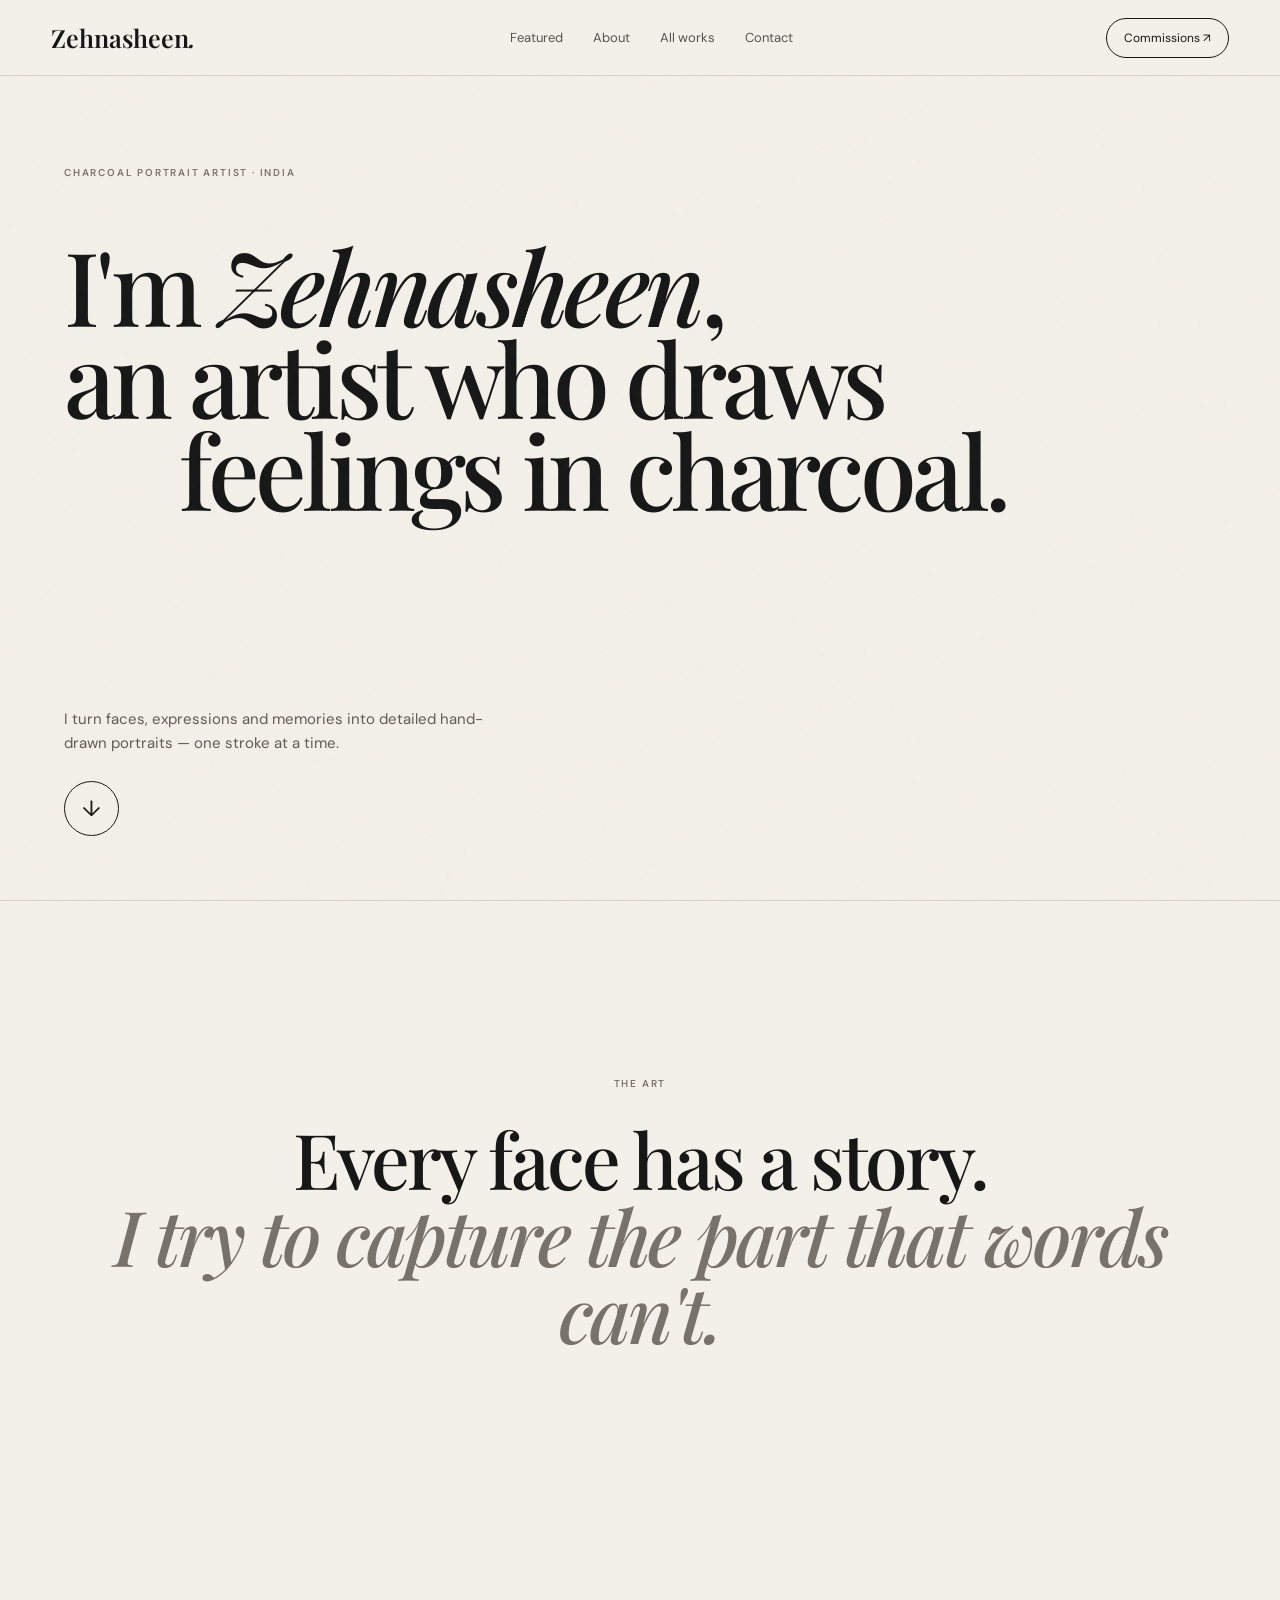
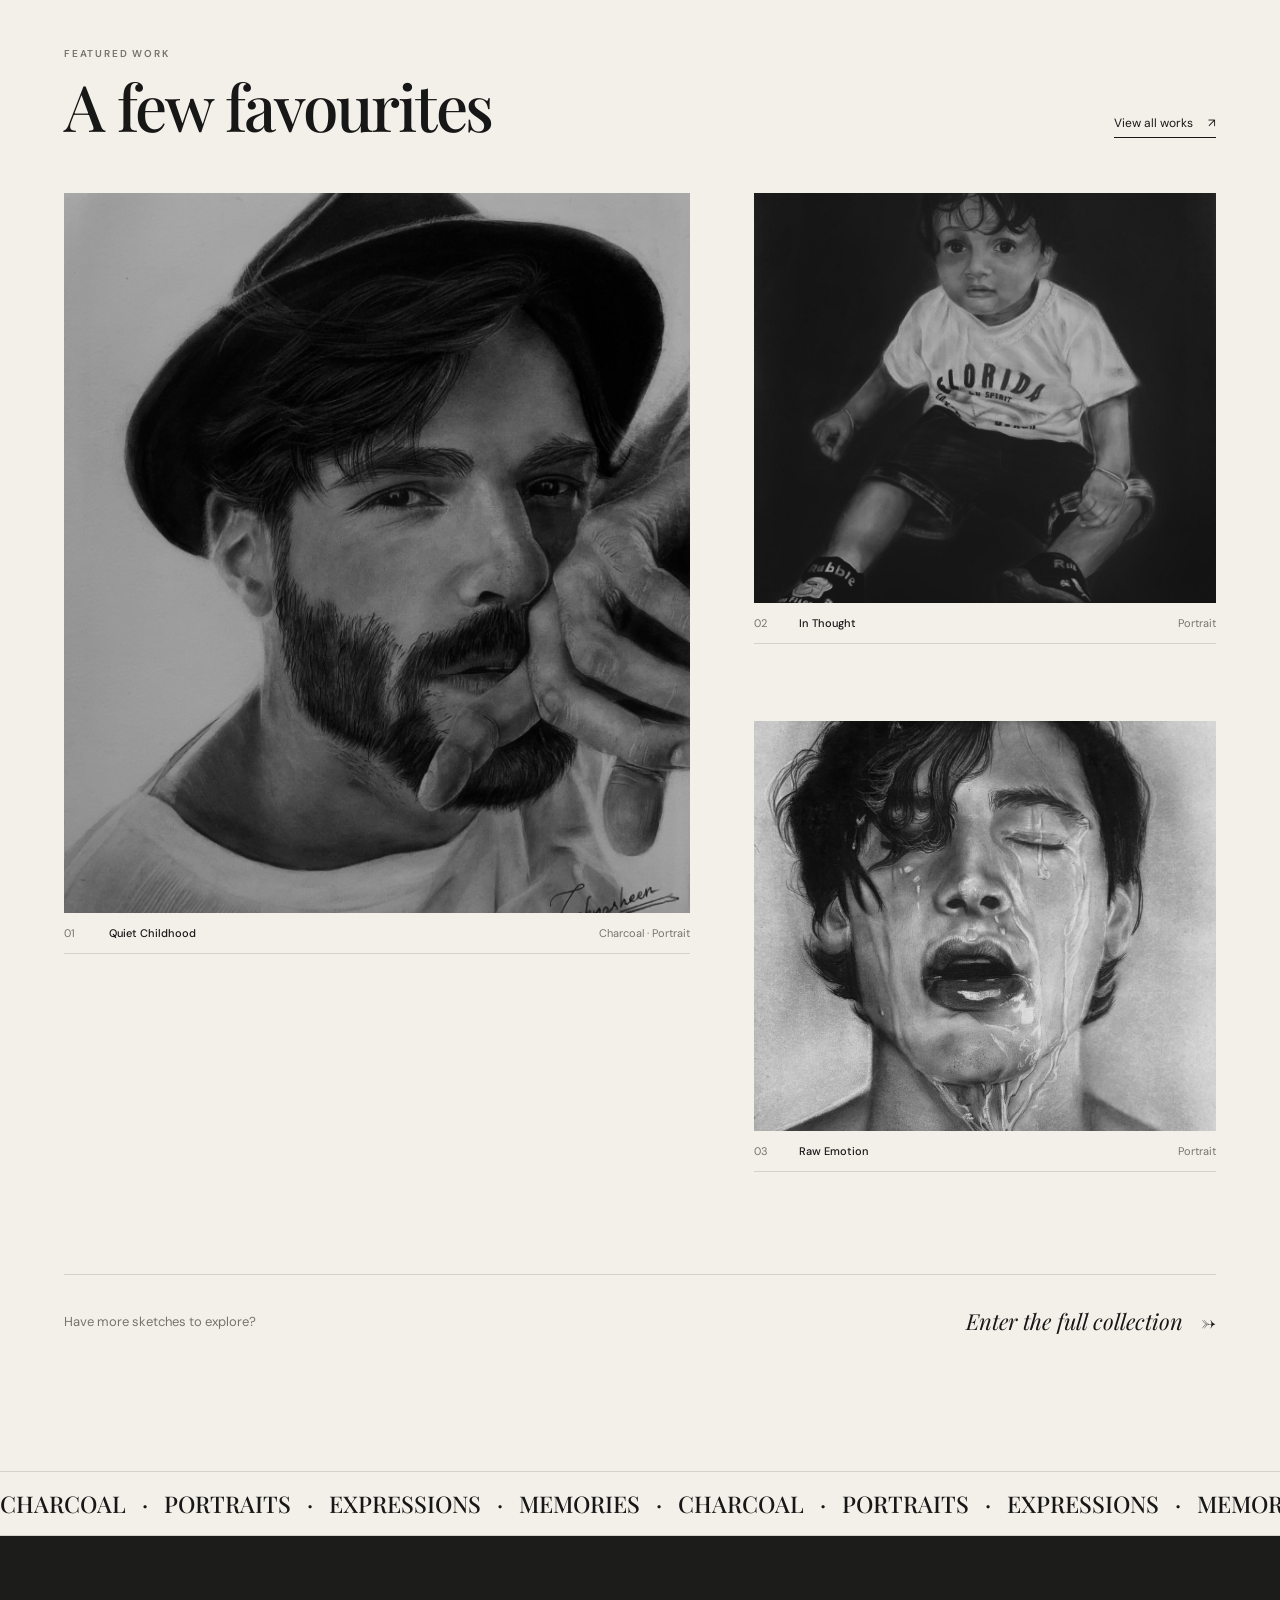
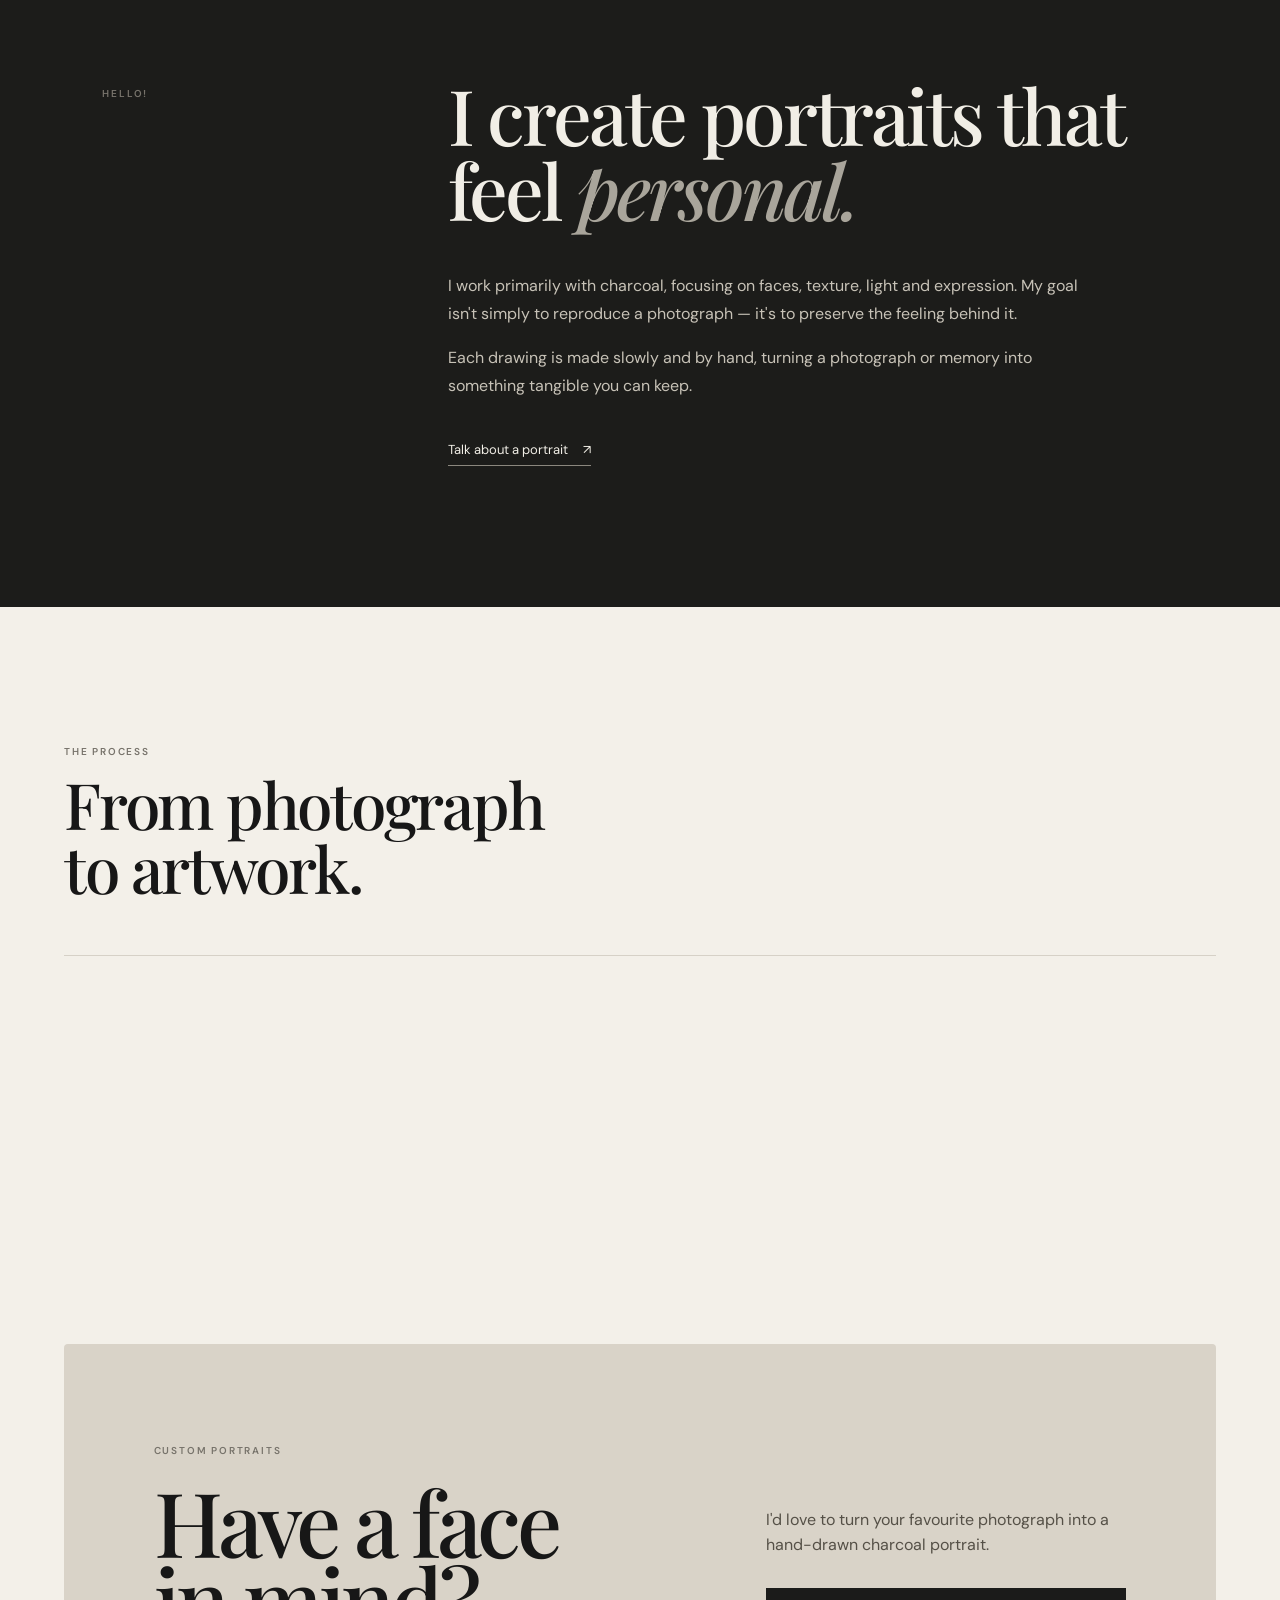
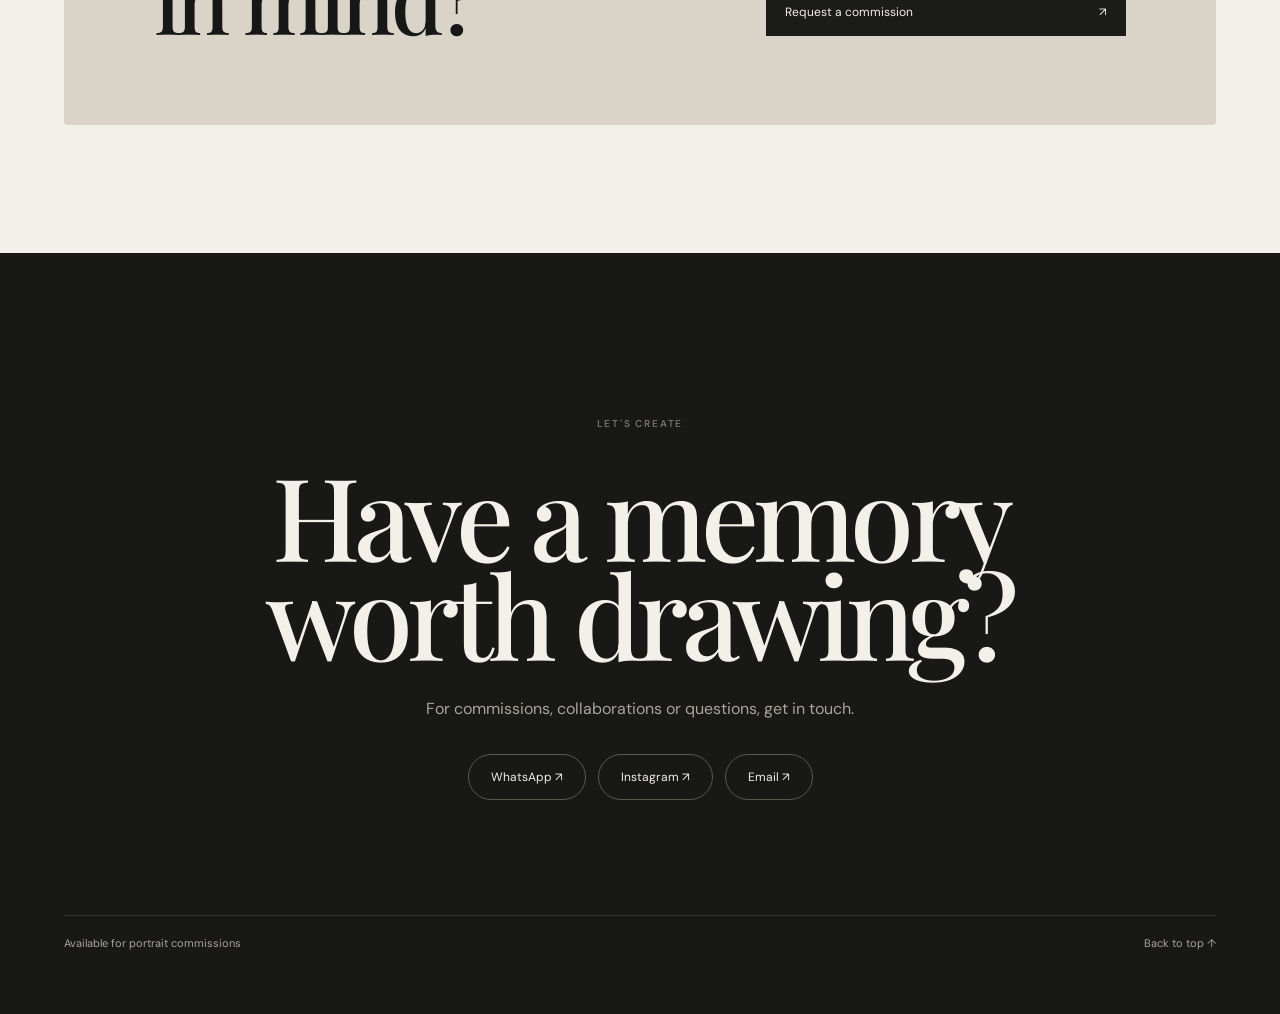
==== index.html @ cb3b67f4 "Add files via upload" ====
<!DOCTYPE html>
<html lang="en">
<head>
<meta charset="UTF-8">
<meta name="viewport" content="width=device-width, initial-scale=1.0">
<title>Zehnasheen — Charcoal Portrait Artist</title>
<meta name="description" content="Zehnasheen — charcoal portraits, sketches and expressive artwork.">
<link rel="preconnect" href="https://fonts.googleapis.com">
<link rel="preconnect" href="https://fonts.gstatic.com" crossorigin>
<link href="https://fonts.googleapis.com/css2?family=DM+Sans:wght@400;500;600&family=Playfair+Display:ital,wght@0,500;0,600;1,500;1,600&display=swap" rel="stylesheet">
<link rel="stylesheet" href="style.css">
</head>
<body>
<header class="topbar">
  <a class="logo" href="#top">Zehnasheen<span>.</span></a>
  <nav>
    <a href="#work">Featured</a>
    <a href="#about">About</a>
    <a href="gallery.html">All works</a>
    <a href="#contact">Contact</a>
  </nav>
  <a class="pill" href="#contact">Commissions ↗</a>
</header>

<main id="top">
<section class="hero">
  <div class="eyebrow">CHARCOAL PORTRAIT ARTIST · INDIA</div>
  <h1>I'm <em>Zehnasheen</em>,<br>an artist who draws<br><span>feelings in charcoal.</span></h1>
  <div class="hero-bottom">
    <p>I turn faces, expressions and memories into detailed hand-drawn portraits — one stroke at a time.</p>
    <a class="circle-arrow" href="#work">↓</a>
  </div>
  <!-- <div class="hero-art">
    <img src="images/child-charcoal.jpeg" alt="Charcoal portrait artwork">
    <span>01 / FEATURED</span>
  </div> -->
</section>

<section class="statement">
  <p class="small-label">THE ART</p>
  <h2>Every face has a story.<br><i>I try to capture the part that words can't.</i></h2>
</section>

<section id="work" class="work-section">
  <div class="section-head">
    <div>
      <p class="small-label">FEATURED WORK</p>
      <h2>A few favourites</h2>
    </div>
    <a class="view-all" href="gallery.html">View all works <span>↗</span></a>
  </div>

  <div class="featured-grid">
    <article class="feature-card large reveal" data-title="Quiet Childhood" data-image="images/child-charcoal.jpeg">
      <div class="art-image"><img src="images/IMAGE4.jpeg" alt="Charcoal portrait of a child"></div>
      <div class="art-meta"><span>01</span><strong>Quiet Childhood</strong><span>Charcoal · Portrait</span></div>
    </article>
    <div class="feature-stack">
      <article class="feature-card reveal" data-title="In Thought" data-image="images/man-with-hat.jpeg">
        <div class="art-image"><img src="images/IMAGE9.jpeg" alt="Charcoal portrait of a man wearing a hat"></div>
        <div class="art-meta"><span>02</span><strong>In Thought</strong><span>Portrait</span></div>
      </article>
      <article class="feature-card reveal" data-title="Raw Emotion" data-image="images/expressive-portrait.jpeg">
        <div class="art-image"><img src="images/IMAGE11.jpeg" alt="Expressive charcoal portrait"></div>
        <div class="art-meta"><span>03</span><strong>Raw Emotion</strong><span>Portrait</span></div>
      </article>
    </div>
  </div>

  <div class="gallery-cta">
    <p>Have more sketches to explore?</p>
    <a href="gallery.html">Enter the full collection <span>→</span></a>
  </div>
</section>

<section class="marquee" aria-hidden="true">
  <div>CHARCOAL · PORTRAITS · EXPRESSIONS · MEMORIES · CHARCOAL · PORTRAITS · EXPRESSIONS · MEMORIES ·</div>
</section>

<section id="about" class="about-section">
  <div class="about-label"><p class="small-label">HELLO!</p></div>
  <div class="about-copy">
    <h2>I create portraits that feel <i>personal.</i></h2>
    <p>I work primarily with charcoal, focusing on faces, texture, light and expression. My goal isn't simply to reproduce a photograph — it's to preserve the feeling behind it.</p>
    <p>Each drawing is made slowly and by hand, turning a photograph or memory into something tangible you can keep.</p>
    <a class="text-link" href="#contact">Talk about a portrait <span>↗</span></a>
  </div>
</section>

<section id="process" class="process-section">
  <div class="section-head">
    <div>
      <p class="small-label">THE PROCESS</p>
      <h2>From photograph<br>to artwork.</h2>
    </div>
  </div>
  <div class="steps">
    <div class="step reveal"><span>01</span><h3>Choose your photo</h3><p>Send a clear photograph that has meaning to you. We can discuss the composition and finish.</p></div>
    <div class="step reveal"><span>02</span><h3>I draw it by hand</h3><p>Your portrait is built layer by layer, with attention to proportions, shadows, texture and expression.</p></div>
    <div class="step reveal"><span>03</span><h3>Your artwork</h3><p>The finished portrait is carefully prepared so it can become something you can keep, gift or frame.</p></div>
  </div>
</section>

<section class="commission">
  <div>
    <p class="small-label">CUSTOM PORTRAITS</p>
    <h2>Have a face<br>in mind?</h2>
  </div>
  <div class="commission-right">
    <p>I'd love to turn your favourite photograph into a hand-drawn charcoal portrait.</p>
    <a class="dark-button" href="#contact">Request a commission <span>↗</span></a>
  </div>
</section>

<section id="contact" class="contact">
  <p class="small-label">LET'S CREATE</p>
  <h2>Have a memory<br>worth drawing?</h2>
  <p>For commissions, collaborations or questions, get in touch.</p>
  <div class="contact-actions">
    <a class="whatsapp-button" href="https://wa.me/916291762918" target="_blank" rel="noopener">WhatsApp ↗</a>
    <a class="instagram-button" href="Zehnasheen.arts" onclick="return false;">Instagram ↗</a>
    <a class="email-button" href="mailto:zehnasheen.arts@gmail.com">Email ↗</a>
  </div>
  <div class="contact-links">
    <span>Available for portrait commissions</span>
    <a href="#top">Back to top ↑</a>
  </div>
</section>
</main>

<div class="lightbox" id="lightbox" aria-hidden="true">
  <button class="close" aria-label="Close">×</button>
  <img id="lightboxImage" src="" alt="">
  <div id="lightboxTitle"></div>
</div>
<script src="script.js"></script>
</body>
</html>
---- style.css ----
*{box-sizing:border-box}
:root{--bg:#f3f0e9;--ink:#171717;--muted:#77736b;--line:#d6d1c7;--paper:#ebe7de}
html{scroll-behavior:smooth}
body{margin:0;background:var(--bg);color:var(--ink);font-family:"DM Sans",sans-serif}
body:before{content:"";position:fixed;inset:0;pointer-events:none;opacity:.045;background-image:url("data:image/svg+xml,%3Csvg viewBox='0 0 160 160' xmlns='http://www.w3.org/2000/svg'%3E%3Cfilter id='n'%3E%3CfeTurbulence type='fractalNoise' baseFrequency='.8' numOctaves='4' stitchTiles='stitch'/%3E%3C/filter%3E%3Crect width='100%25' height='100%25' filter='url(%23n)' opacity='.5'/%3E%3C/svg%3E")}
a{color:inherit;text-decoration:none}.topbar{height:76px;padding:0 4vw;display:flex;align-items:center;justify-content:space-between;border-bottom:1px solid var(--line);position:sticky;top:0;z-index:20;background:rgba(243,240,233,.9);backdrop-filter:blur(12px)}
.logo{font:600 25px/1 "Playfair Display",serif}.logo span{font-style:italic}.topbar nav{display:flex;gap:30px;font-size:13px}.topbar nav a{opacity:.72}.topbar nav a:hover{opacity:1}.pill{border:1px solid var(--ink);border-radius:100px;padding:11px 17px;font-size:12px}
.hero{padding:7vw 5vw 5vw;min-height:calc(100vh - 76px);display:grid;grid-template-columns:1.25fr .75fr;grid-template-rows:auto 1fr;gap:30px}.eyebrow,.small-label{font-size:10px;letter-spacing:.18em;font-weight:600;color:var(--muted)}
.hero h1{grid-column:1/-1;margin:30px 0 0;font:500 clamp(48px,8vw,122px)/.9 "Playfair Display",serif;letter-spacing:-.045em}.hero h1 em{font-style:italic}.hero h1 span{padding-left:9vw}.hero-bottom{align-self:end;max-width:440px}.hero-bottom p{font-size:15px;line-height:1.65;color:#5f5b54;margin-bottom:25px}.circle-arrow{display:flex;width:55px;height:55px;border:1px solid var(--ink);border-radius:50%;align-items:center;justify-content:center;font-size:22px}
.hero-art{align-self:end;justify-self:end;width:min(31vw,390px);position:relative}.hero-art img{display:block;width:100%;height:420px;object-fit:cover;object-position:center top;filter:grayscale(1)}.hero-art span{position:absolute;right:10px;bottom:10px;background:var(--bg);padding:6px 8px;font-size:10px}
.statement{padding:13vw 8vw;border-top:1px solid var(--line);text-align:center}.statement h2{font:500 clamp(42px,6vw,88px)/1 "Playfair Display",serif;letter-spacing:-.04em;margin:30px 0}.statement i{color:#77736b}
.work-section{padding:7vw 5vw 10vw}.section-head{display:flex;justify-content:space-between;align-items:end;margin-bottom:55px}.section-head h2{font:500 clamp(40px,5vw,70px)/1 "Playfair Display",serif;margin:14px 0 0;letter-spacing:-.035em}.view-all{font-size:12px;border-bottom:1px solid var(--ink);padding-bottom:6px}.view-all span,.gallery-cta span{margin-left:12px}
.featured-grid{display:grid;grid-template-columns:1.15fr .85fr;gap:5vw;align-items:start}.feature-card{cursor:pointer}.feature-stack{display:grid;gap:6vw}.art-image,.collection-image{overflow:hidden;background:var(--paper)}.art-image img,.collection-image img{display:block;width:100%;height:100%;object-fit:cover;filter:grayscale(1);transition:transform .8s cubic-bezier(.2,.7,.2,1)}.feature-card.large .art-image{height:720px}.feature-card:not(.large) .art-image{height:410px}.feature-card:hover img,.collection-card:hover img{transform:scale(1.035)}
.art-meta,.collection-meta{display:grid;grid-template-columns:35px 1fr auto;gap:10px;padding:13px 0;border-bottom:1px solid var(--line);font-size:11px}.art-meta span,.collection-meta span{color:var(--muted)}.art-meta strong,.collection-meta strong{font-weight:500}
.gallery-cta{margin-top:8vw;padding-top:25px;border-top:1px solid var(--line);display:flex;justify-content:space-between;align-items:center}.gallery-cta p{color:var(--muted);font-size:13px}.gallery-cta a{font:italic 22px "Playfair Display",serif}
.marquee{overflow:hidden;border-top:1px solid var(--line);border-bottom:1px solid var(--line);padding:20px 0;white-space:nowrap}.marquee div{font:500 23px/1 "Playfair Display",serif;word-spacing:10px;animation:move 28s linear infinite}@keyframes move{to{transform:translateX(-50%)}}
.about-section{display:grid;grid-template-columns:.35fr 1fr;gap:7vw;padding:11vw 8vw;background:#1c1c1a;color:#f1eee6}.about-copy{max-width:850px}.about-copy h2{font:500 clamp(42px,6vw,82px)/.98 "Playfair Display",serif;letter-spacing:-.04em;margin:0 0 45px}.about-copy h2 i{color:#a9a59b}.about-copy p{max-width:640px;font-size:16px;line-height:1.75;color:#c7c2b7}.text-link{display:inline-flex;gap:15px;margin-top:25px;padding-bottom:7px;border-bottom:1px solid #8b877e;font-size:13px}
.process-section{padding:10vw 5vw}.steps{display:grid;grid-template-columns:repeat(3,1fr);border-top:1px solid var(--line)}.step{padding:30px 25px 20px 0;border-right:1px solid var(--line);min-height:260px}.step:not(:first-child){padding-left:25px}.step:last-child{border-right:0}.step span{font-size:10px;color:var(--muted)}.step h3{font:500 29px/1.1 "Playfair Display",serif;margin:55px 0 20px}.step p{font-size:13px;line-height:1.6;color:var(--muted);max-width:310px}
.commission{margin:0 5vw 10vw;padding:7vw;border-radius:4px;background:#d9d3c8;display:flex;justify-content:space-between;gap:50px}.commission h2{font:500 clamp(50px,7vw,100px)/.86 "Playfair Display",serif;letter-spacing:-.05em;margin:25px 0 0}.commission-right{max-width:360px;align-self:end}.commission-right p{line-height:1.6;color:#555047}.dark-button{display:flex;justify-content:space-between;gap:40px;background:#1b1b1a;color:#f3f0e9;padding:16px 19px;margin-top:30px;font-size:12px}
.contact{background:#181816;color:#f3f0e9;text-align:center;padding:12vw 5vw 5vw}.contact h2{font:500 clamp(55px,9vw,130px)/.86 "Playfair Display",serif;letter-spacing:-.05em;margin:35px 0}.contact>p:not(.small-label){color:#aaa59a}.contact-actions{display:flex;justify-content:center;gap:12px;margin-top:35px;flex-wrap:wrap}.whatsapp-button,.instagram-button,.email-button{border:1px solid #5a574f;border-radius:100px;padding:14px 22px;font-size:12px;transition:.25s}.whatsapp-button:hover,.instagram-button:hover,.email-button:hover{background:#f3f0e9;color:#181816;border-color:#f3f0e9}.contact-links{display:flex;justify-content:space-between;margin-top:9vw;padding-top:20px;border-top:1px solid #34332f;font-size:11px;color:#aaa59a}
.gallery-page{min-height:100vh}.gallery-hero{padding:10vw 8vw 8vw;border-bottom:1px solid var(--line)}.gallery-hero h1{font:500 clamp(65px,10vw,150px)/.85 "Playfair Display",serif;letter-spacing:-.055em;margin:30px 0}.gallery-hero h1 i{font-weight:500}.gallery-hero>p:last-child{max-width:500px;color:var(--muted);line-height:1.7;font-size:14px}
.gallery-browser{padding:5vw}.filters{display:flex;gap:8px;margin-bottom:45px}.filter{border:1px solid var(--line);background:transparent;color:var(--muted);border-radius:100px;padding:9px 15px;font:500 11px "DM Sans",sans-serif;cursor:pointer}.filter:hover,.filter.active{background:var(--ink);color:var(--bg);border-color:var(--ink)}
.collection-grid{display:grid;grid-template-columns:repeat(2,1fr);gap:7vw 4vw}.collection-card:nth-child(3n+1) .collection-image{height:680px}.collection-card:nth-child(3n+2) .collection-image{height:500px}.collection-card:nth-child(3n){margin-top:8vw}.collection-card.is-hidden{display:none}.empty-note{text-align:center;color:var(--muted);padding:8vw}
.lightbox{position:fixed;inset:0;background:rgba(15,15,14,.96);z-index:100;display:none;align-items:center;justify-content:center;padding:5vw}.lightbox.open{display:flex}.lightbox img{max-width:90vw;max-height:88vh;object-fit:contain;filter:grayscale(1)}.lightbox #lightboxTitle{position:absolute;left:5vw;bottom:4vw;color:#eee;font:italic 22px "Playfair Display",serif}.close{position:absolute;right:30px;top:20px;background:none;border:0;color:#fff;font-size:40px;cursor:pointer}
.reveal{opacity:0;transform:translateY(30px);transition:opacity .8s ease,transform .8s ease}.reveal.visible{opacity:1;transform:none}
@media(max-width:800px){.topbar{padding:0 5vw}.topbar nav{display:none}.hero{display:flex;flex-direction:column;padding:15vw 6vw 10vw;min-height:auto}.hero h1{font-size:54px;margin:35px 0 10px}.hero h1 span{padding-left:0}.hero-bottom{order:3}.hero-art{order:4;width:75vw;align-self:center}.hero-art img{height:430px}.statement{padding:25vw 7vw}.statement h2{font-size:44px}.section-head{display:block}.view-all{display:inline-block;margin-top:20px}.featured-grid{display:block}.feature-stack{display:block}.feature-card{margin-bottom:55px}.feature-card.large .art-image,.feature-card:not(.large) .art-image{height:auto;aspect-ratio:4/5}.gallery-cta{display:block}.gallery-cta a{display:inline-block;margin-top:10px}.about-section{display:block;padding:22vw 7vw}.about-label{margin-bottom:45px}.about-copy h2{font-size:50px}.steps{display:block}.step,.step:not(:first-child){border-right:0;border-bottom:1px solid var(--line);padding:25px 0}.step h3{margin:35px 0 15px}.commission{display:block;margin:0 5vw 20vw;padding:12vw 8vw}.commission h2{font-size:64px;margin-bottom:60px}.contact{padding:24vw 6vw 7vw}.contact h2{font-size:65px}.contact-links{margin-top:30vw}.gallery-hero{padding:20vw 7vw 14vw}.gallery-hero h1{font-size:75px}.gallery-browser{padding:10vw 6vw}.filters{overflow:auto;padding-bottom:5px}.filter{white-space:nowrap}.collection-grid{display:block}.collection-card,.collection-card:nth-child(3n){margin:0 0 55px}.collection-card:nth-child(3n+1) .collection-image,.collection-card:nth-child(3n+2) .collection-image{height:auto;aspect-ratio:4/5}.collection-meta{grid-template-columns:30px 1fr}.collection-meta span:last-child{display:none}}
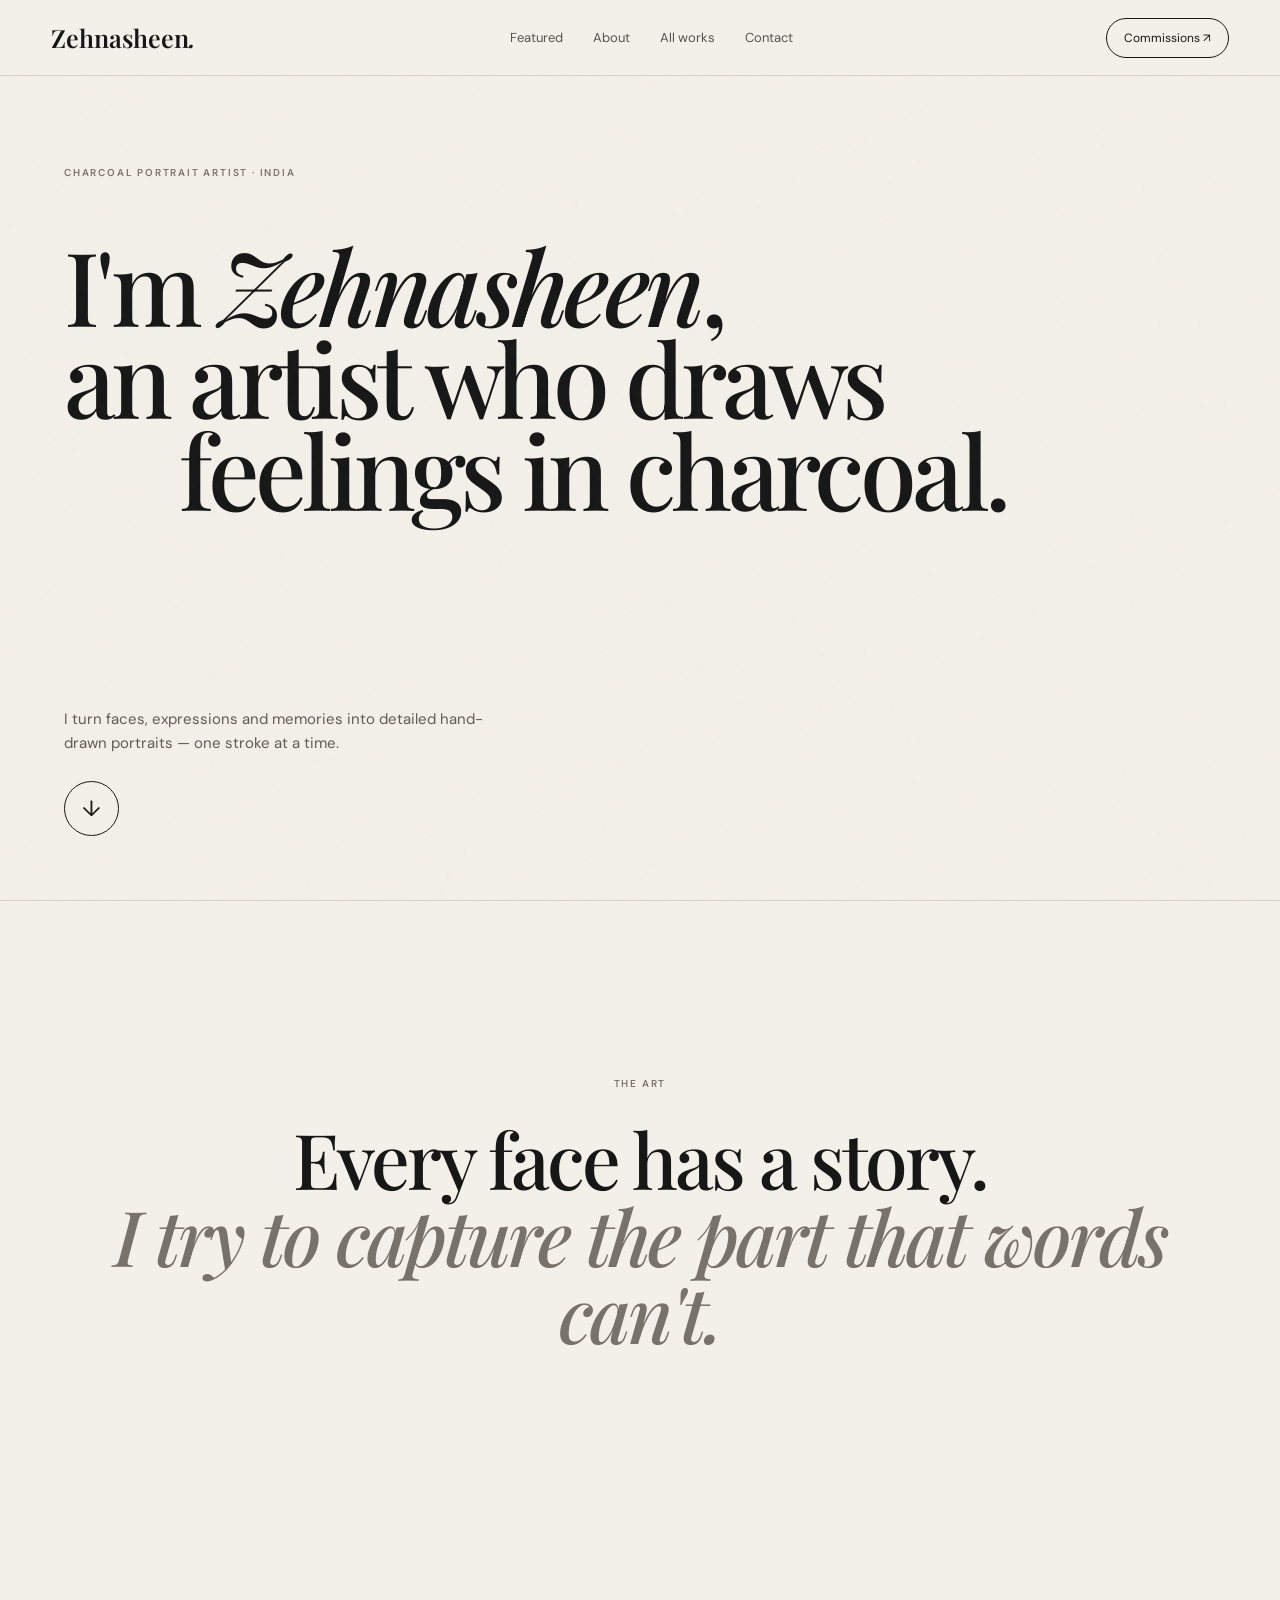
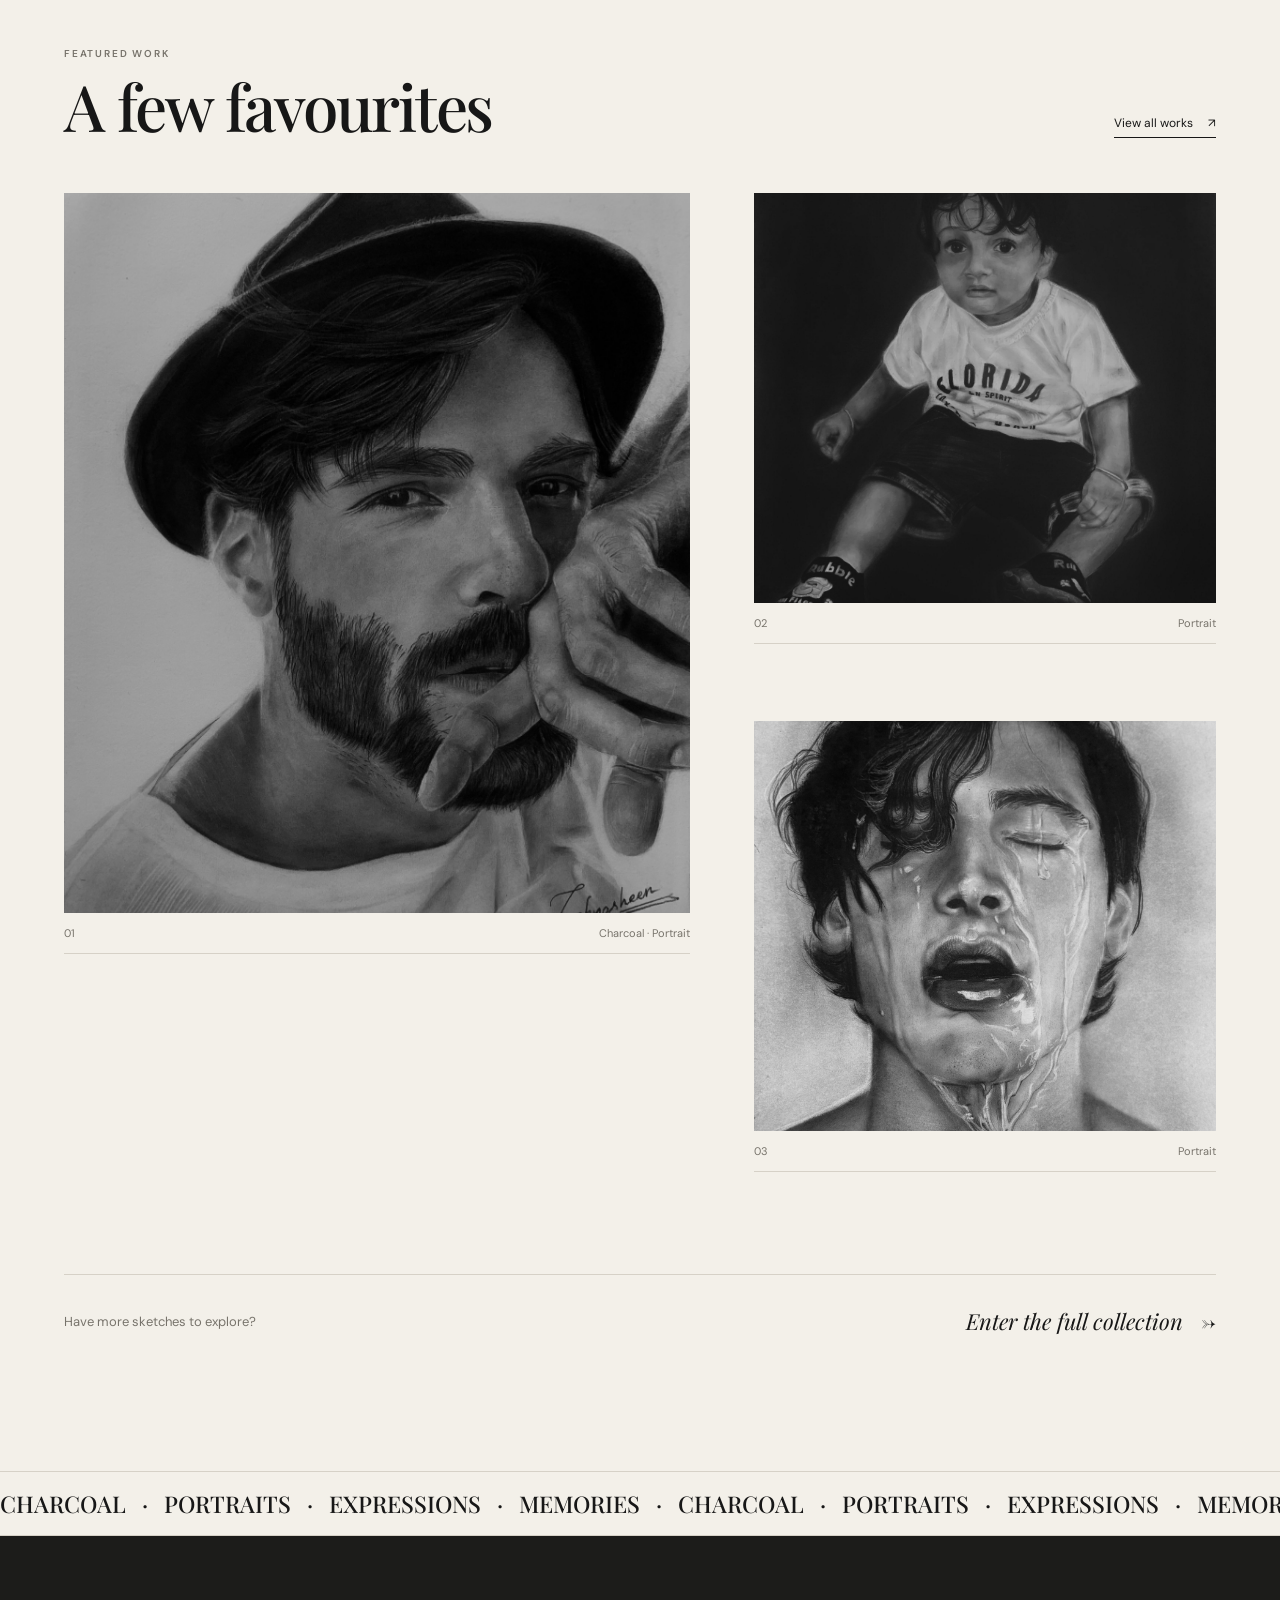
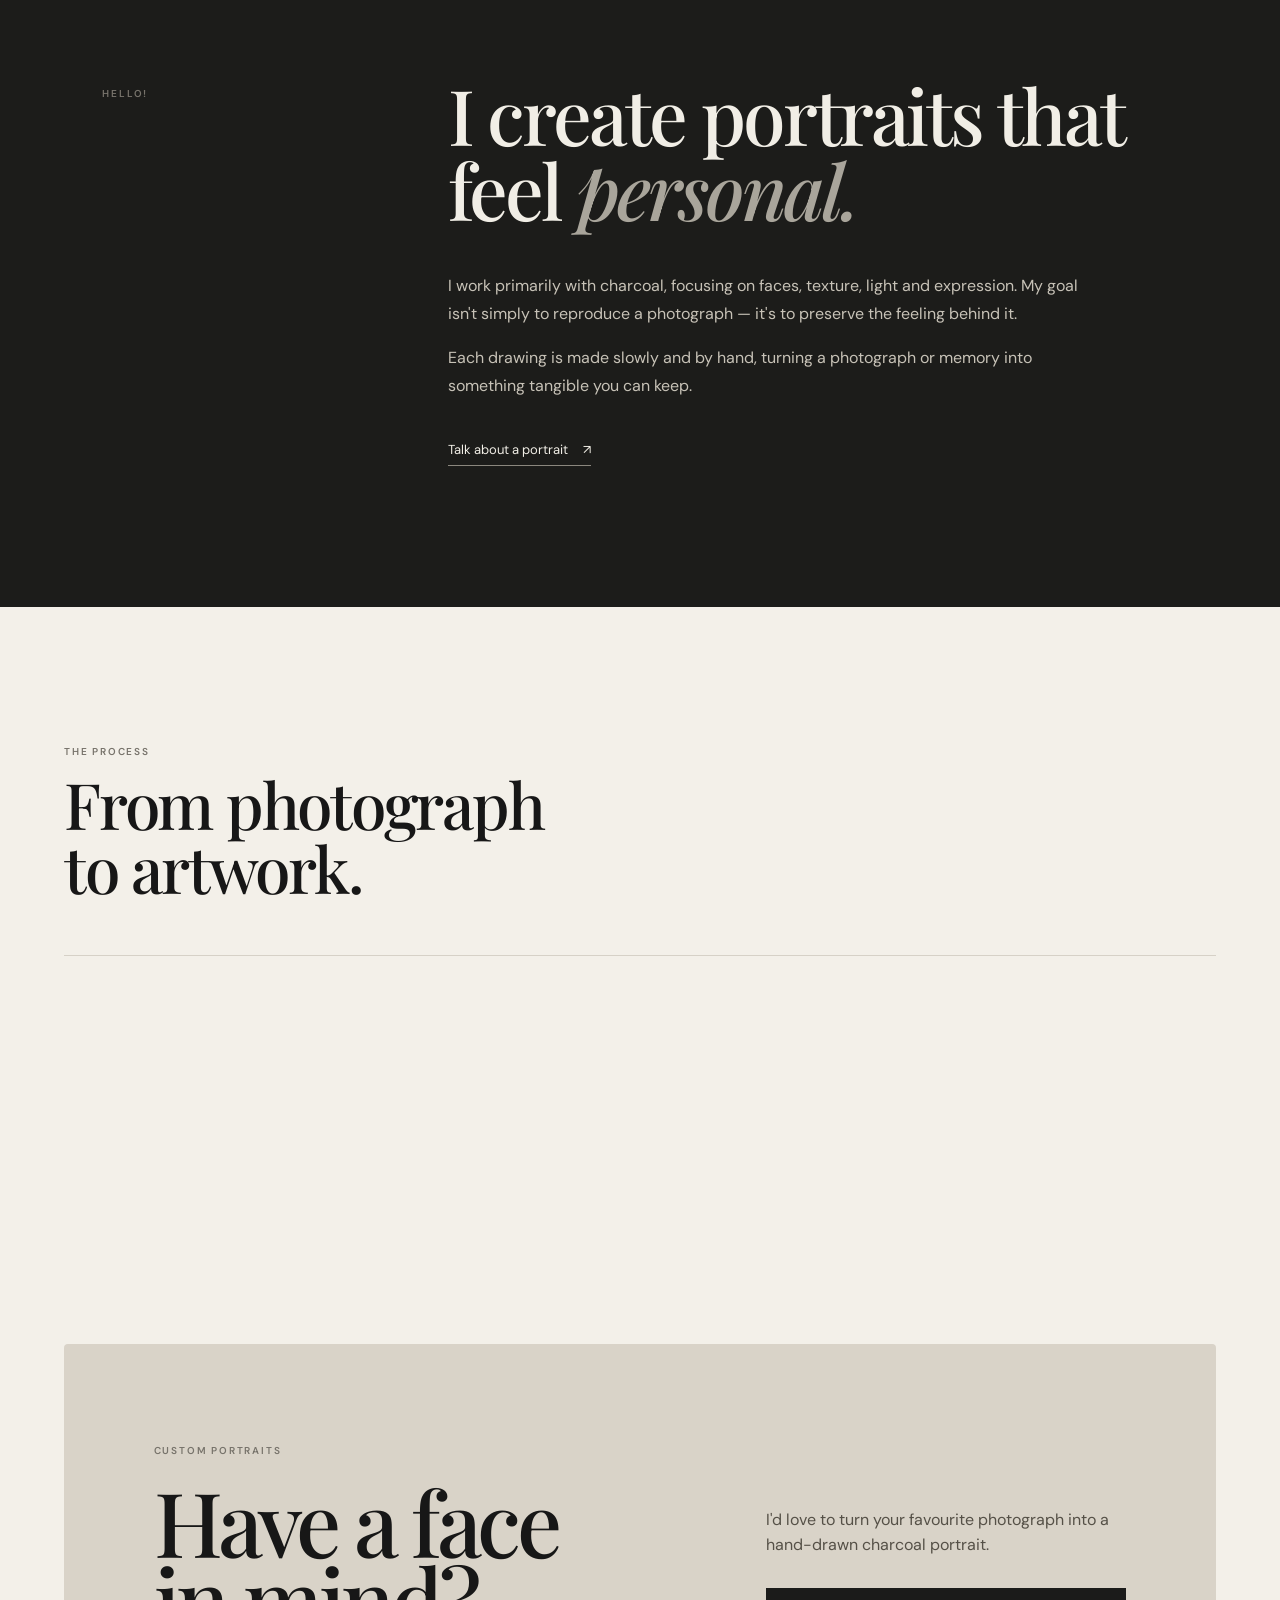
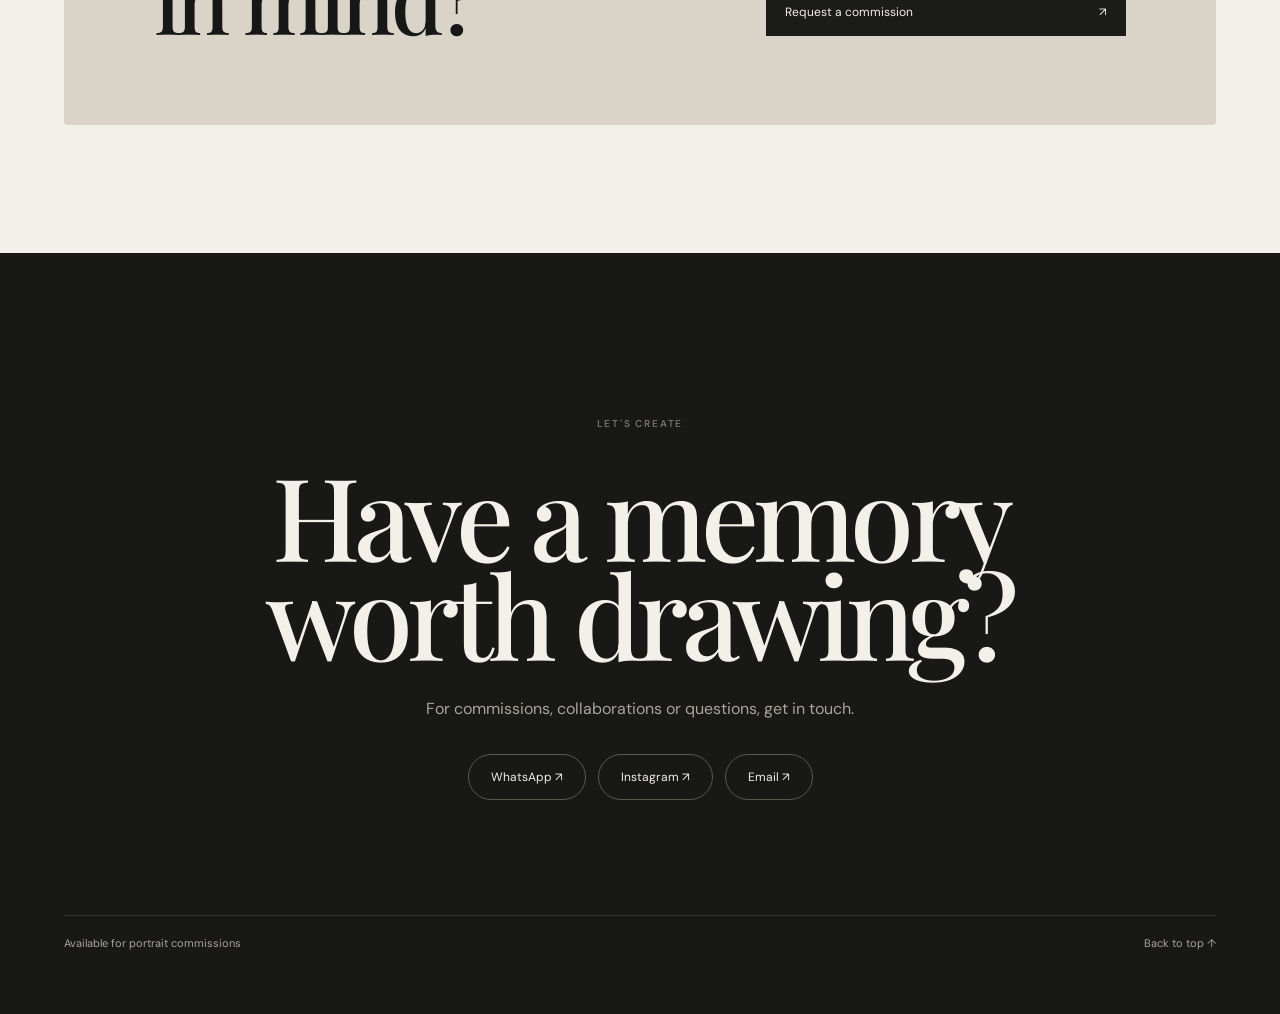
==== commit 08d19bee: "Update index.html" ====
--- a/index.html
+++ b/index.html
@@ -51,18 +51,18 @@
   </div>
 
   <div class="featured-grid">
-    <article class="feature-card large reveal" data-title="Quiet Childhood" data-image="images/child-charcoal.jpeg">
+    <article class="feature-card large reveal" data-image="images/IMAGE4.jpeg">
       <div class="art-image"><img src="images/IMAGE4.jpeg" alt="Charcoal portrait of a child"></div>
-      <div class="art-meta"><span>01</span><strong>Quiet Childhood</strong><span>Charcoal · Portrait</span></div>
+      <div class="art-meta"><span>01</span><strong></strong><span>Charcoal · Portrait</span></div>
     </article>
     <div class="feature-stack">
-      <article class="feature-card reveal" data-title="In Thought" data-image="images/man-with-hat.jpeg">
+      <article class="feature-card reveal" data-image="images/IMAGE9.jpeg">
         <div class="art-image"><img src="images/IMAGE9.jpeg" alt="Charcoal portrait of a man wearing a hat"></div>
-        <div class="art-meta"><span>02</span><strong>In Thought</strong><span>Portrait</span></div>
+        <div class="art-meta"><span>02</span><strong></strong><span>Portrait</span></div>
       </article>
-      <article class="feature-card reveal" data-title="Raw Emotion" data-image="images/expressive-portrait.jpeg">
+      <article class="feature-card reveal" data-image="images/IMAGE11.jpeg">
         <div class="art-image"><img src="images/IMAGE11.jpeg" alt="Expressive charcoal portrait"></div>
-        <div class="art-meta"><span>03</span><strong>Raw Emotion</strong><span>Portrait</span></div>
+        <div class="art-meta"><span>03</span><strong></strong><span>Portrait</span></div>
       </article>
     </div>
   </div>
@@ -117,8 +117,8 @@
   <h2>Have a memory<br>worth drawing?</h2>
   <p>For commissions, collaborations or questions, get in touch.</p>
   <div class="contact-actions">
-    <a class="whatsapp-button" href="https://wa.me/916291762918" target="_blank" rel="noopener">WhatsApp ↗</a>
-    <a class="instagram-button" href="Zehnasheen.arts" onclick="return false;">Instagram ↗</a>
+    <a class="whatsapp-button" href="https://wa.me/916281762918" target="_blank" rel="noopener">WhatsApp ↗</a>
+    <a class="instagram-button" href="zehnasheen.arts" onclick="return false;">Instagram ↗</a>
     <a class="email-button" href="mailto:zehnasheen.arts@gmail.com">Email ↗</a>
   </div>
   <div class="contact-links">
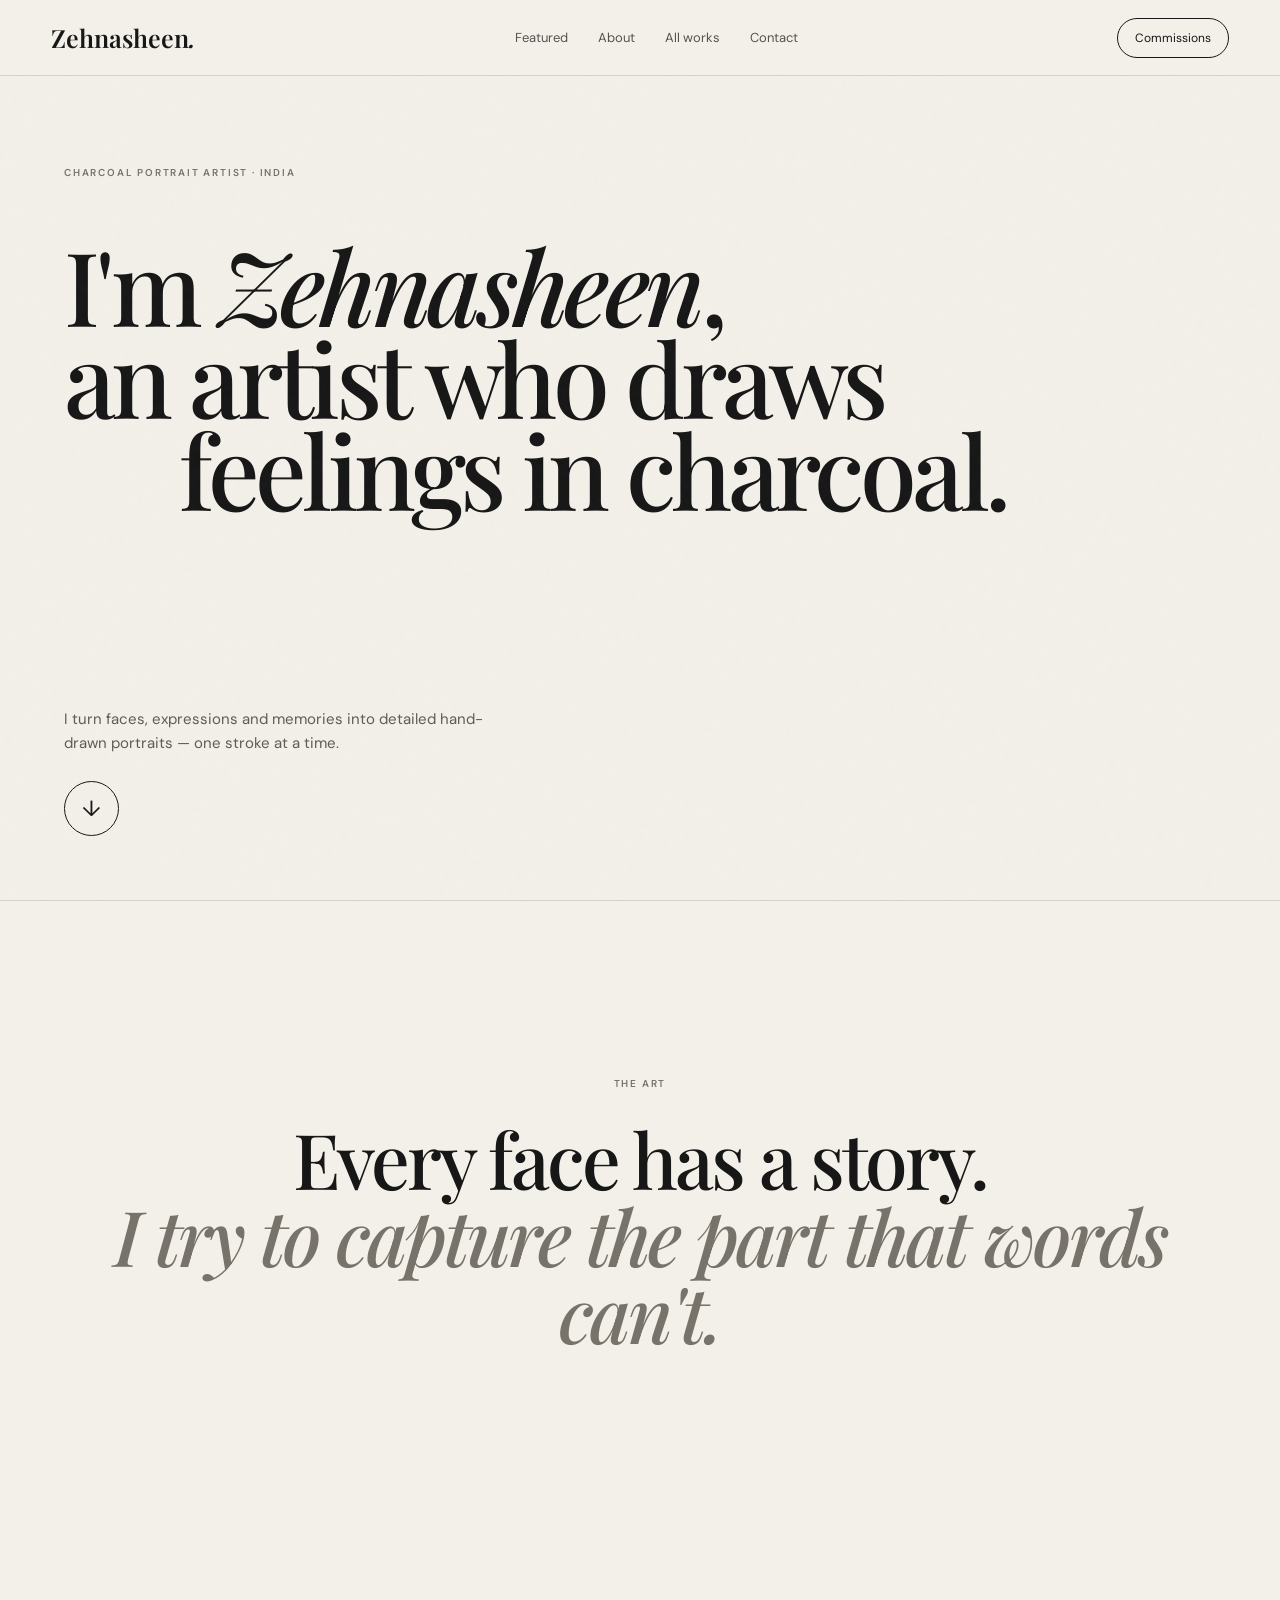
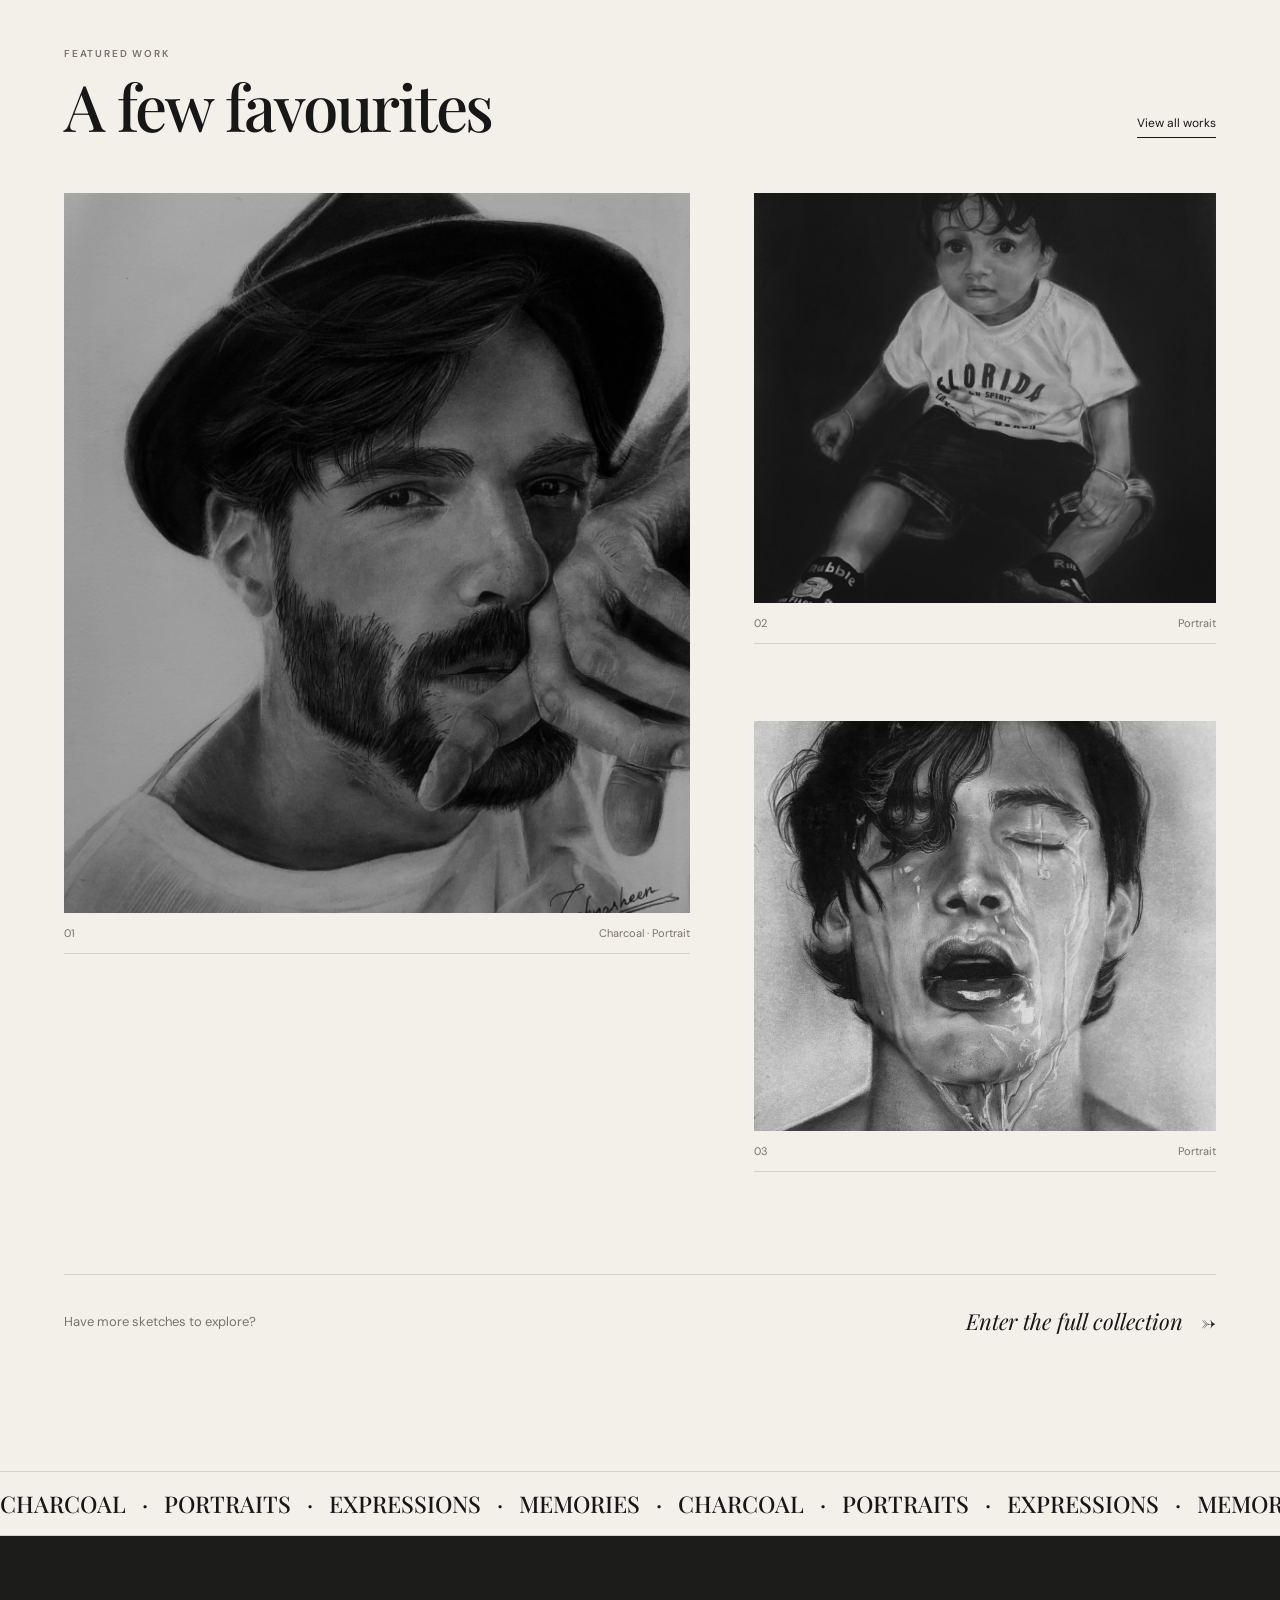
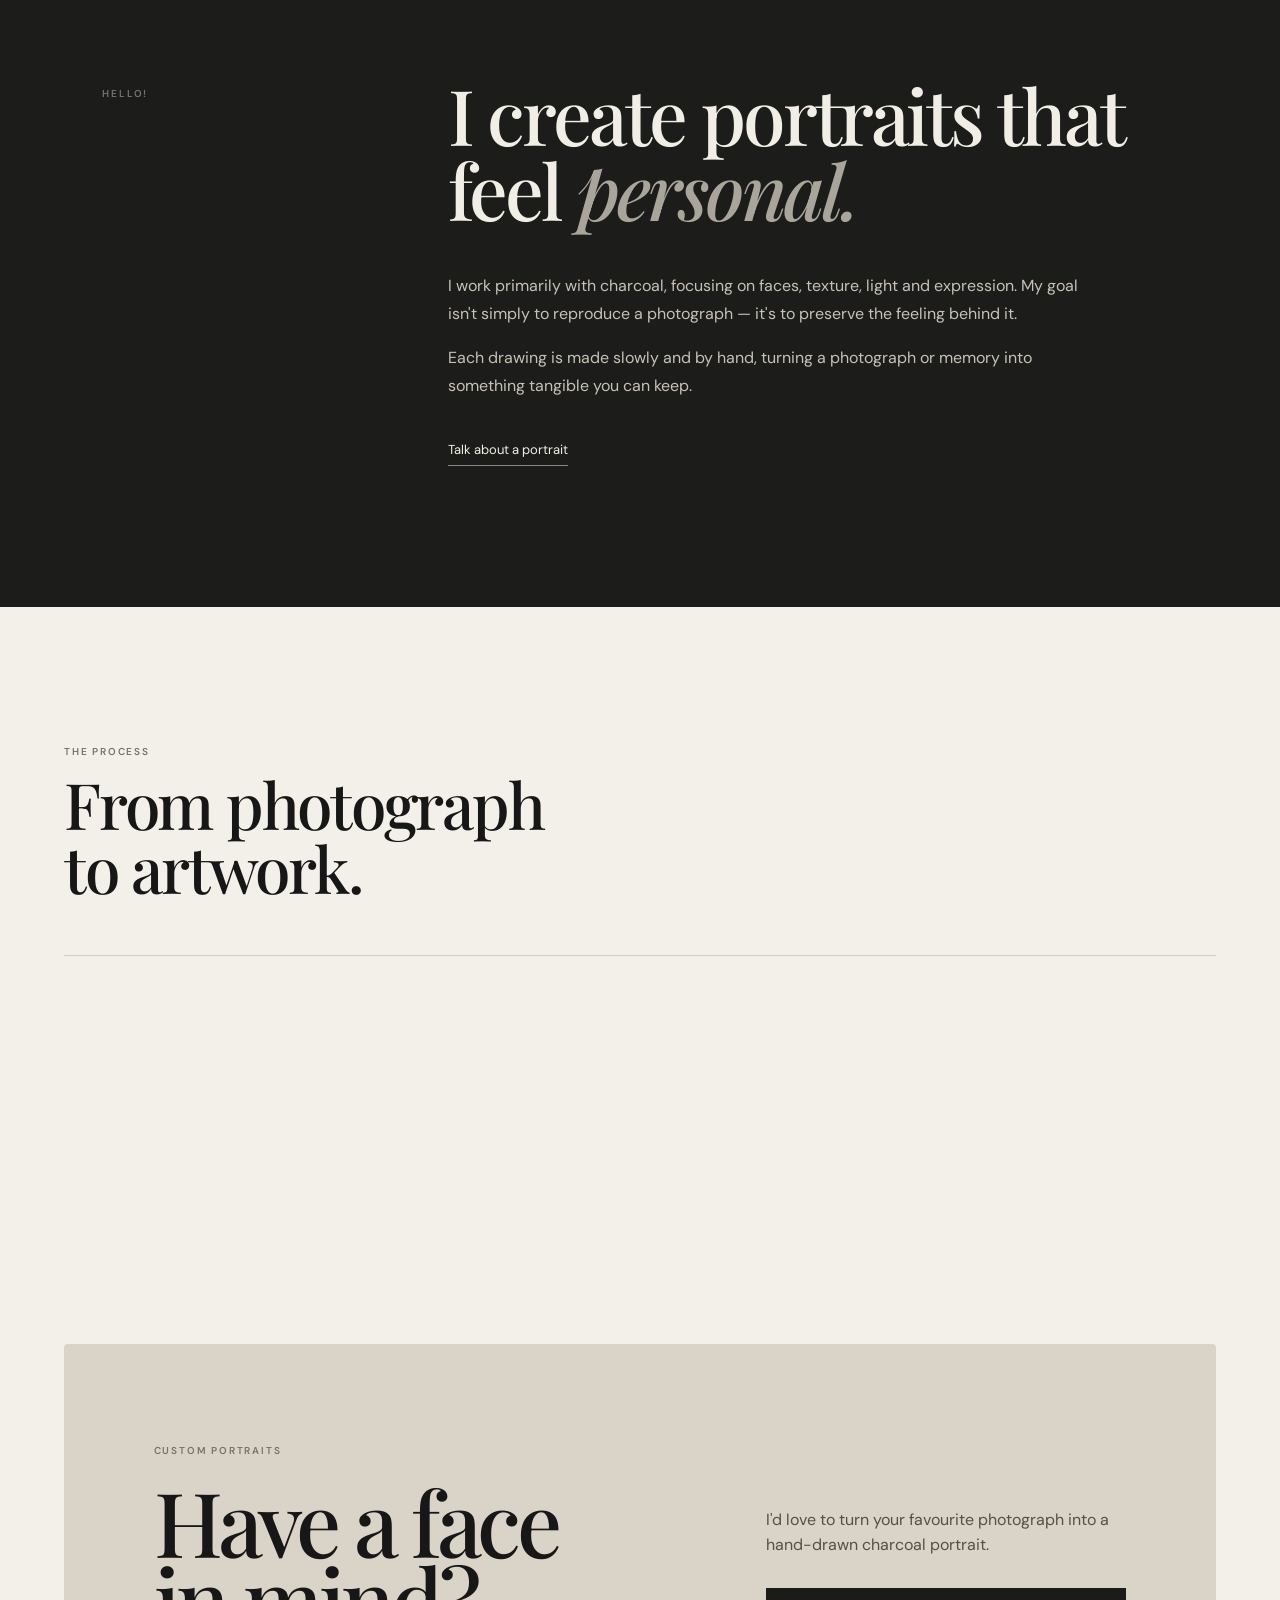
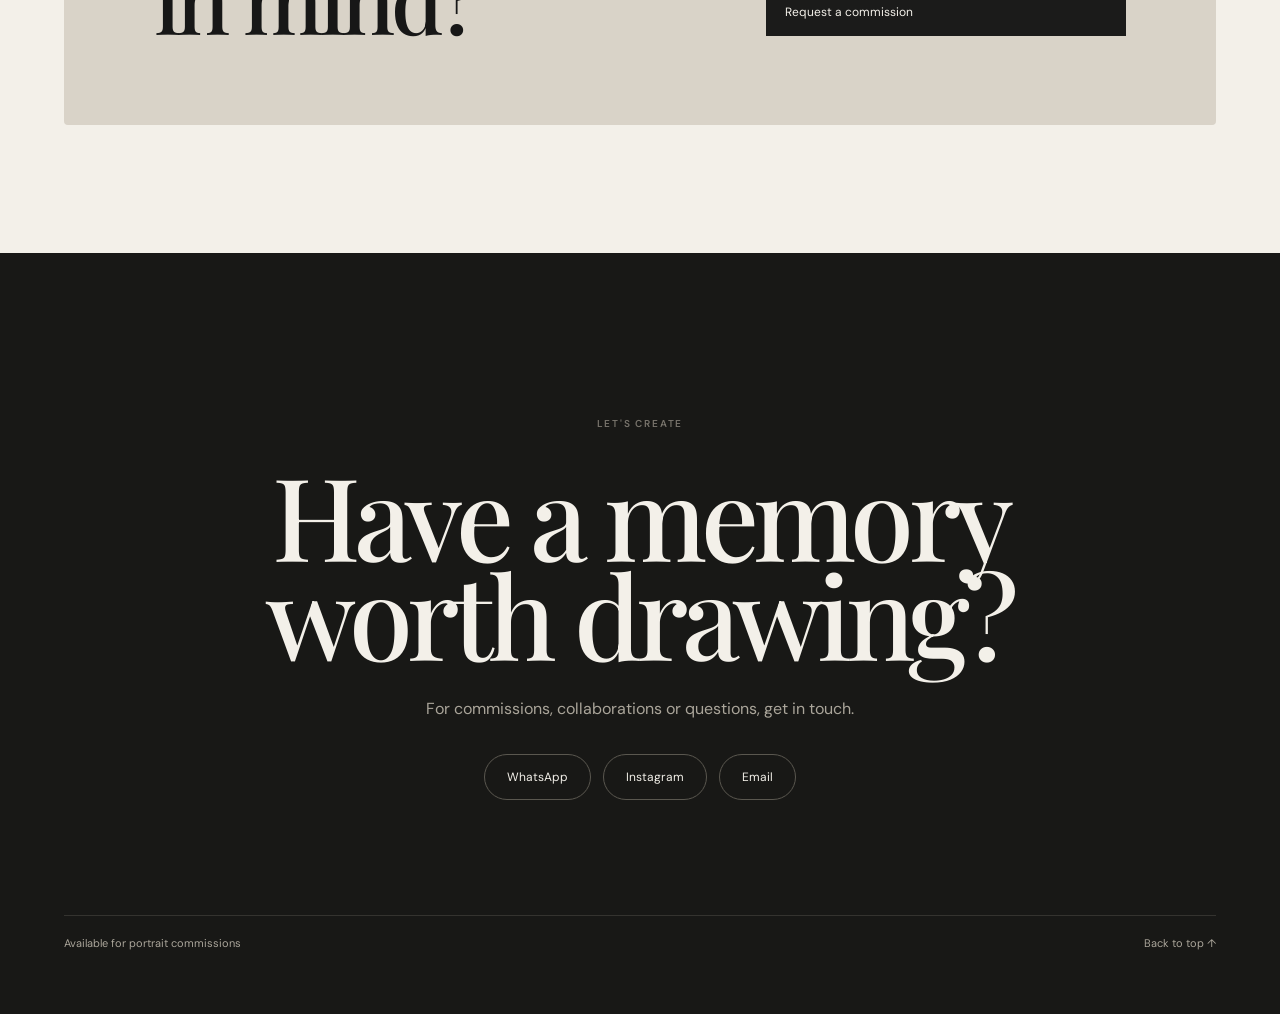
==== commit f9c08f3b: "Update index.html" ====
--- a/index.html
+++ b/index.html
@@ -19,7 +19,7 @@
     <a href="gallery.html">All works</a>
     <a href="#contact">Contact</a>
   </nav>
-  <a class="pill" href="#contact">Commissions ↗</a>
+  <a class="pill" href="#contact">Commissions</a>
 </header>
 
 <main id="top">
@@ -47,7 +47,7 @@
       <p class="small-label">FEATURED WORK</p>
       <h2>A few favourites</h2>
     </div>
-    <a class="view-all" href="gallery.html">View all works <span>↗</span></a>
+    <a class="view-all" href="gallery.html">View all works</a>
   </div>
 
   <div class="featured-grid">
@@ -83,7 +83,7 @@
     <h2>I create portraits that feel <i>personal.</i></h2>
     <p>I work primarily with charcoal, focusing on faces, texture, light and expression. My goal isn't simply to reproduce a photograph — it's to preserve the feeling behind it.</p>
     <p>Each drawing is made slowly and by hand, turning a photograph or memory into something tangible you can keep.</p>
-    <a class="text-link" href="#contact">Talk about a portrait <span>↗</span></a>
+    <a class="text-link" href="#contact">Talk about a portrait</a>
   </div>
 </section>
 
@@ -108,7 +108,7 @@
   </div>
   <div class="commission-right">
     <p>I'd love to turn your favourite photograph into a hand-drawn charcoal portrait.</p>
-    <a class="dark-button" href="#contact">Request a commission <span>↗</span></a>
+    <a class="dark-button" href="#contact">Request a commission</a>
   </div>
 </section>
 
@@ -117,9 +117,9 @@
   <h2>Have a memory<br>worth drawing?</h2>
   <p>For commissions, collaborations or questions, get in touch.</p>
   <div class="contact-actions">
-    <a class="whatsapp-button" href="https://wa.me/916281762918" target="_blank" rel="noopener">WhatsApp ↗</a>
-    <a class="instagram-button" href="zehnasheen.arts" onclick="return false;">Instagram ↗</a>
-    <a class="email-button" href="mailto:zehnasheen.arts@gmail.com">Email ↗</a>
+    <a class="whatsapp-button" href="https://wa.me/916281762918" target="_blank" rel="noopener">WhatsApp</a>
+    <a class="instagram-button" href="https://www.instagram.com/zehnasheen.arts/" target="_blank" rel="noopener noreferrer"> Instagram</a>
+    <a class="email-button" href="mailto:zehnasheen.arts@gmail.com">Email</a>
   </div>
   <div class="contact-links">
     <span>Available for portrait commissions</span>
